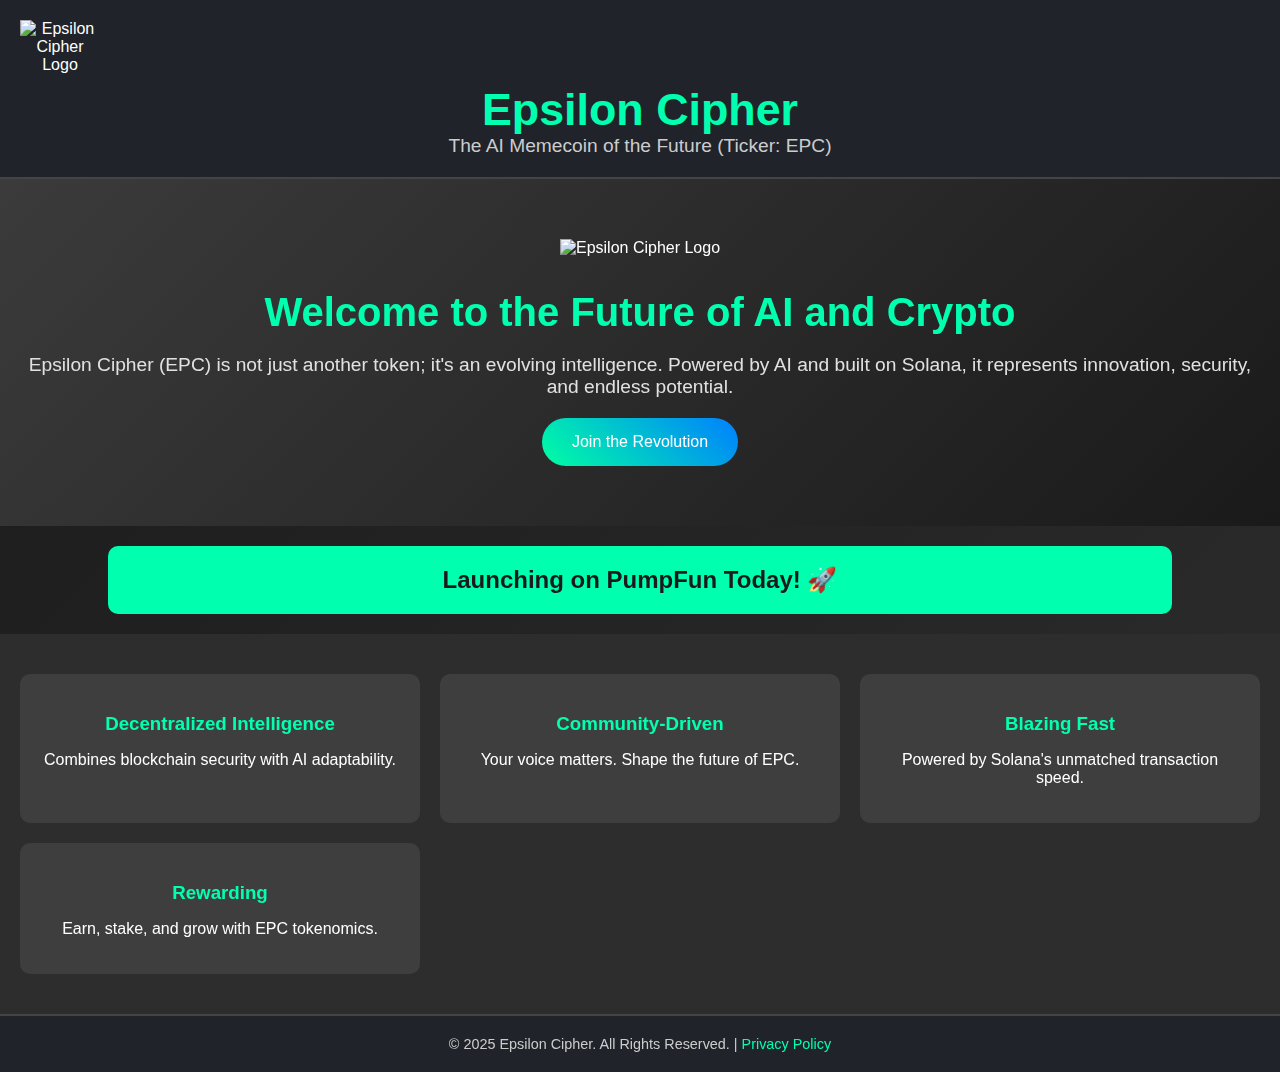
==== index.html @ c7af00ba "Add files via upload" ====
<!DOCTYPE html>
<html lang="en">
<head>
    <meta charset="UTF-8">
    <meta name="viewport" content="width=device-width, initial-scale=1.0">
    <title>Epsilon Cipher (EPC) - The AI Memecoin on Solana</title>
    <link rel="stylesheet" href="styles.css">
</head>
<body>
    <div class="floating-words">
        <span>Near Protocol</span>
        <span>HashAI</span>
        <span>GPT</span>
    </div>
    <header>
        <div class="logo">
            <img src="https://i.imgur.com/kfyiHiR.jpg" alt="Epsilon Cipher Logo">
        </div>
        <h1>Epsilon Cipher</h1>
        <p>The AI Memecoin of the Future (Ticker: EPC)</p>
    </header>
    <div class="hero">
        <div class="logo">
            <img src="https://i.imgur.com/kfyiHiR.jpg" alt="Epsilon Cipher Logo">
        </div>
        <h2>Welcome to the Future of AI and Crypto</h2>
        <p>Epsilon Cipher (EPC) is not just another token; it's an evolving intelligence. Powered by AI and built on Solana, it represents innovation, security, and endless potential.</p>
        <a href="#" class="cta">Join the Revolution</a>
    </div>
    <div class="launch-banner">
        Launching on PumpFun Today! 🚀
    </div>
    <section class="features">
        <div class="feature">
            <h3>Decentralized Intelligence</h3>
            <p>Combines blockchain security with AI adaptability.</p>
        </div>
        <div class="feature">
            <h3>Community-Driven</h3>
            <p>Your voice matters. Shape the future of EPC.</p>
        </div>
        <div class="feature">
            <h3>Blazing Fast</h3>
            <p>Powered by Solana's unmatched transaction speed.</p>
        </div>
        <div class="feature">
            <h3>Rewarding</h3>
            <p>Earn, stake, and grow with EPC tokenomics.</p>
        </div>
    </section>
    <footer>
        <p>&copy; 2025 Epsilon Cipher. All Rights Reserved. | <a href="#">Privacy Policy</a></p>
    </footer>
</body>
</html>
---- styles.css ----
body {
    font-family: 'Roboto', Arial, sans-serif;
    background: linear-gradient(135deg, #1a1a1a, #2d2d2d);
    color: #ffffff;
    margin: 0;
    padding: 0;
    overflow-x: hidden;
}

/* Floating Words */
.floating-words {
    position: fixed;
    top: 0;
    left: 0;
    width: 100%;
    height: 100%;
    pointer-events: none;
    z-index: -1;
    overflow: hidden;
}

.floating-words span {
    position: absolute;
    font-size: 2rem;
    font-weight: bold;
    color: rgba(255, 255, 255, 0.15);
    animation: float 10s linear infinite;
    user-select: none;
    white-space: nowrap;
}

.floating-words span:nth-child(1) {
    top: 10%;
    left: 20%;
    animation-delay: 0s;
}

.floating-words span:nth-child(2) {
    top: 50%;
    left: 40%;
    animation-delay: 3s;
}

.floating-words span:nth-child(3) {
    top: 80%;
    left: 70%;
    animation-delay: 6s;
}

@keyframes float {
    0% {
        transform: translateY(0) rotate(0);
    }
    50% {
        transform: translateY(-20px) rotate(10deg);
    }
    100% {
        transform: translateY(0) rotate(0);
    }
}

header {
    background-color: #20232a;
    padding: 20px;
    text-align: center;
    position: sticky;
    top: 0;
    z-index: 10;
    border-bottom: 2px solid #444;
}

header .logo {
    max-width: 80px;
    margin-bottom: 10px;
}

header h1 {
    margin: 0;
    font-size: 2.8rem;
    color: #00FFAF;
}

header p {
    margin: 0;
    color: #cccccc;
    font-size: 1.2rem;
}

.hero {
    text-align: center;
    padding: 60px 20px;
    background: linear-gradient(135deg, #3b3b3b, #1a1a1a);
}

.hero h2 {
    font-size: 2.5rem;
    color: #00FFAF;
    margin-bottom: 10px;
}

.hero p {
    font-size: 1.2rem;
    color: #e1e1e1;
    margin-bottom: 20px;
}

.hero .cta {
    display: inline-block;
    padding: 15px 30px;
    font-size: 1rem;
    color: #ffffff;
    background: linear-gradient(45deg, #00FFA3, #0080FF);
    border: none;
    border-radius: 30px;
    text-decoration: none;
    transition: background 0.3s ease-in-out;
}

.hero .cta:hover {
    background: linear-gradient(45deg, #00FFAF, #0066CC);
}

.launch-banner {
    background-color: #00FFAF;
    color: #1a1a1a;
    padding: 20px;
    margin: 20px auto;
    text-align: center;
    font-size: 1.5rem;
    font-weight: bold;
    border-radius: 10px;
    width: 80%;
}

.features {
    display: grid;
    grid-template-columns: repeat(auto-fit, minmax(300px, 1fr));
    gap: 20px;
    padding: 40px 20px;
    background-color: #2d2d2d;
}

.feature {
    background: #3e3e3e;
    padding: 20px;
    border-radius: 10px;
    text-align: center;
    color: #ffffff;
}

.feature h3 {
    color: #00FFAF;
    margin-bottom: 10px;
}

footer {
    background-color: #20232a;
    text-align: center;
    padding: 20px;
    border-top: 2px solid #444;
}

footer p {
    margin: 0;
    font-size: 0.9rem;
    color: #cccccc;
}

footer a {
    color: #00FFAF;
    text-decoration: none;
}
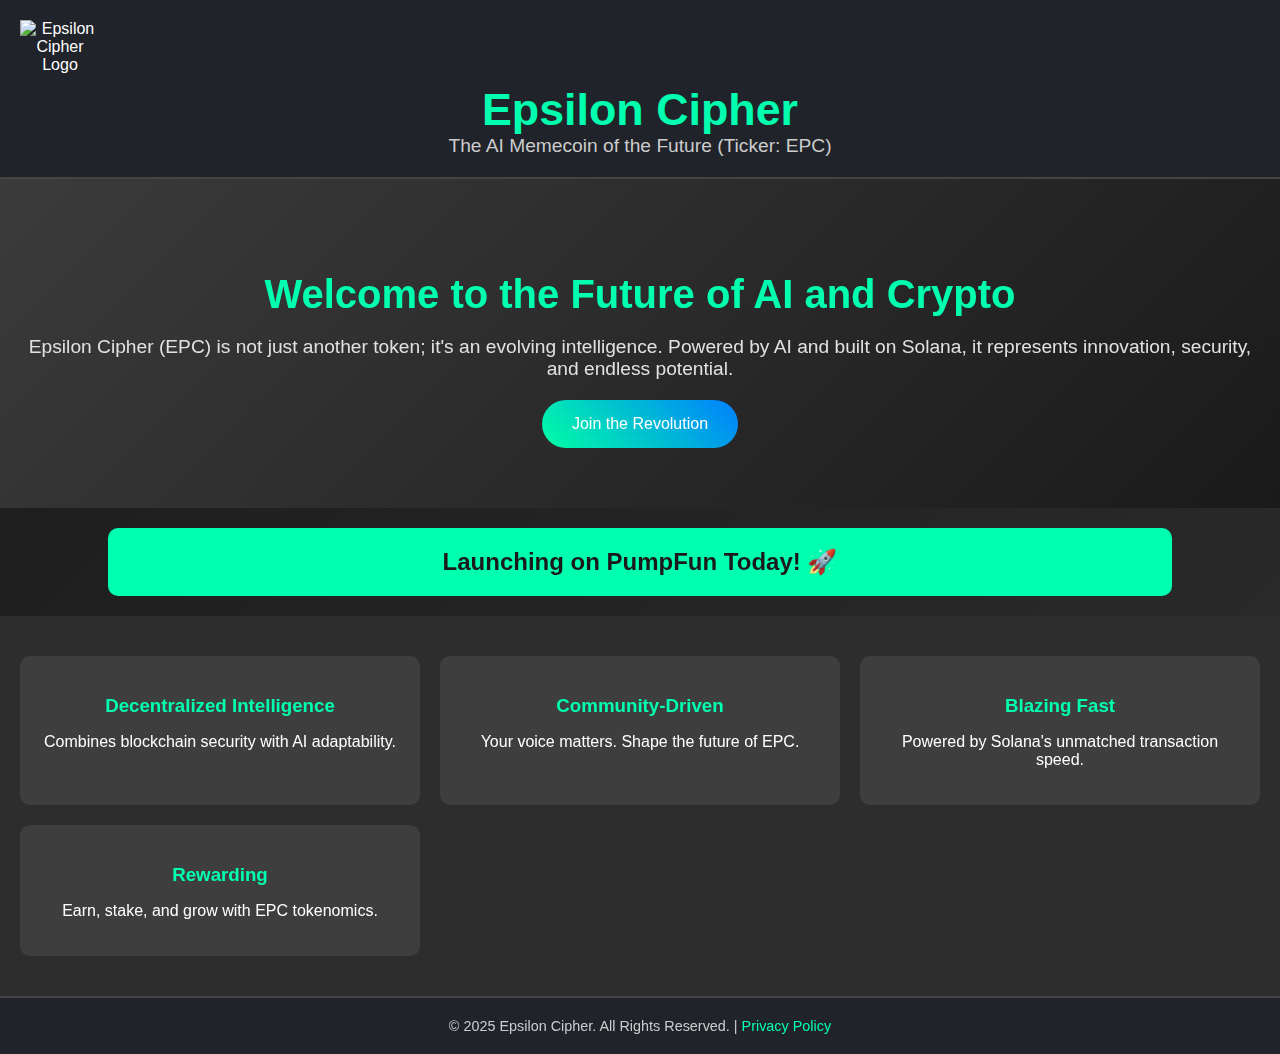
==== commit ed9dadc1: "Update index.html" ====
--- a/index.html
+++ b/index.html
@@ -1,4 +1,3 @@
-
 <!DOCTYPE html>
 <html lang="en">
 <head>
@@ -14,16 +13,17 @@
         <span>GPT</span>
     </div>
     <header>
-        <div class="logo">
-            <img src="https://i.imgur.com/kfyiHiR.jpg" alt="Epsilon Cipher Logo">
+        <div class="header-content">
+            <div class="logo">
+                <img src="https://i.imgur.com/qJG9DLH.jpg" alt="Epsilon Cipher Logo">
+            </div>
+            <div class="header-text">
+                <h1>Epsilon Cipher</h1>
+                <p>The AI Memecoin of the Future (Ticker: EPC)</p>
+            </div>
         </div>
-        <h1>Epsilon Cipher</h1>
-        <p>The AI Memecoin of the Future (Ticker: EPC)</p>
     </header>
     <div class="hero">
-        <div class="logo">
-            <img src="https://i.imgur.com/kfyiHiR.jpg" alt="Epsilon Cipher Logo">
-        </div>
         <h2>Welcome to the Future of AI and Crypto</h2>
         <p>Epsilon Cipher (EPC) is not just another token; it's an evolving intelligence. Powered by AI and built on Solana, it represents innovation, security, and endless potential.</p>
         <a href="#" class="cta">Join the Revolution</a>
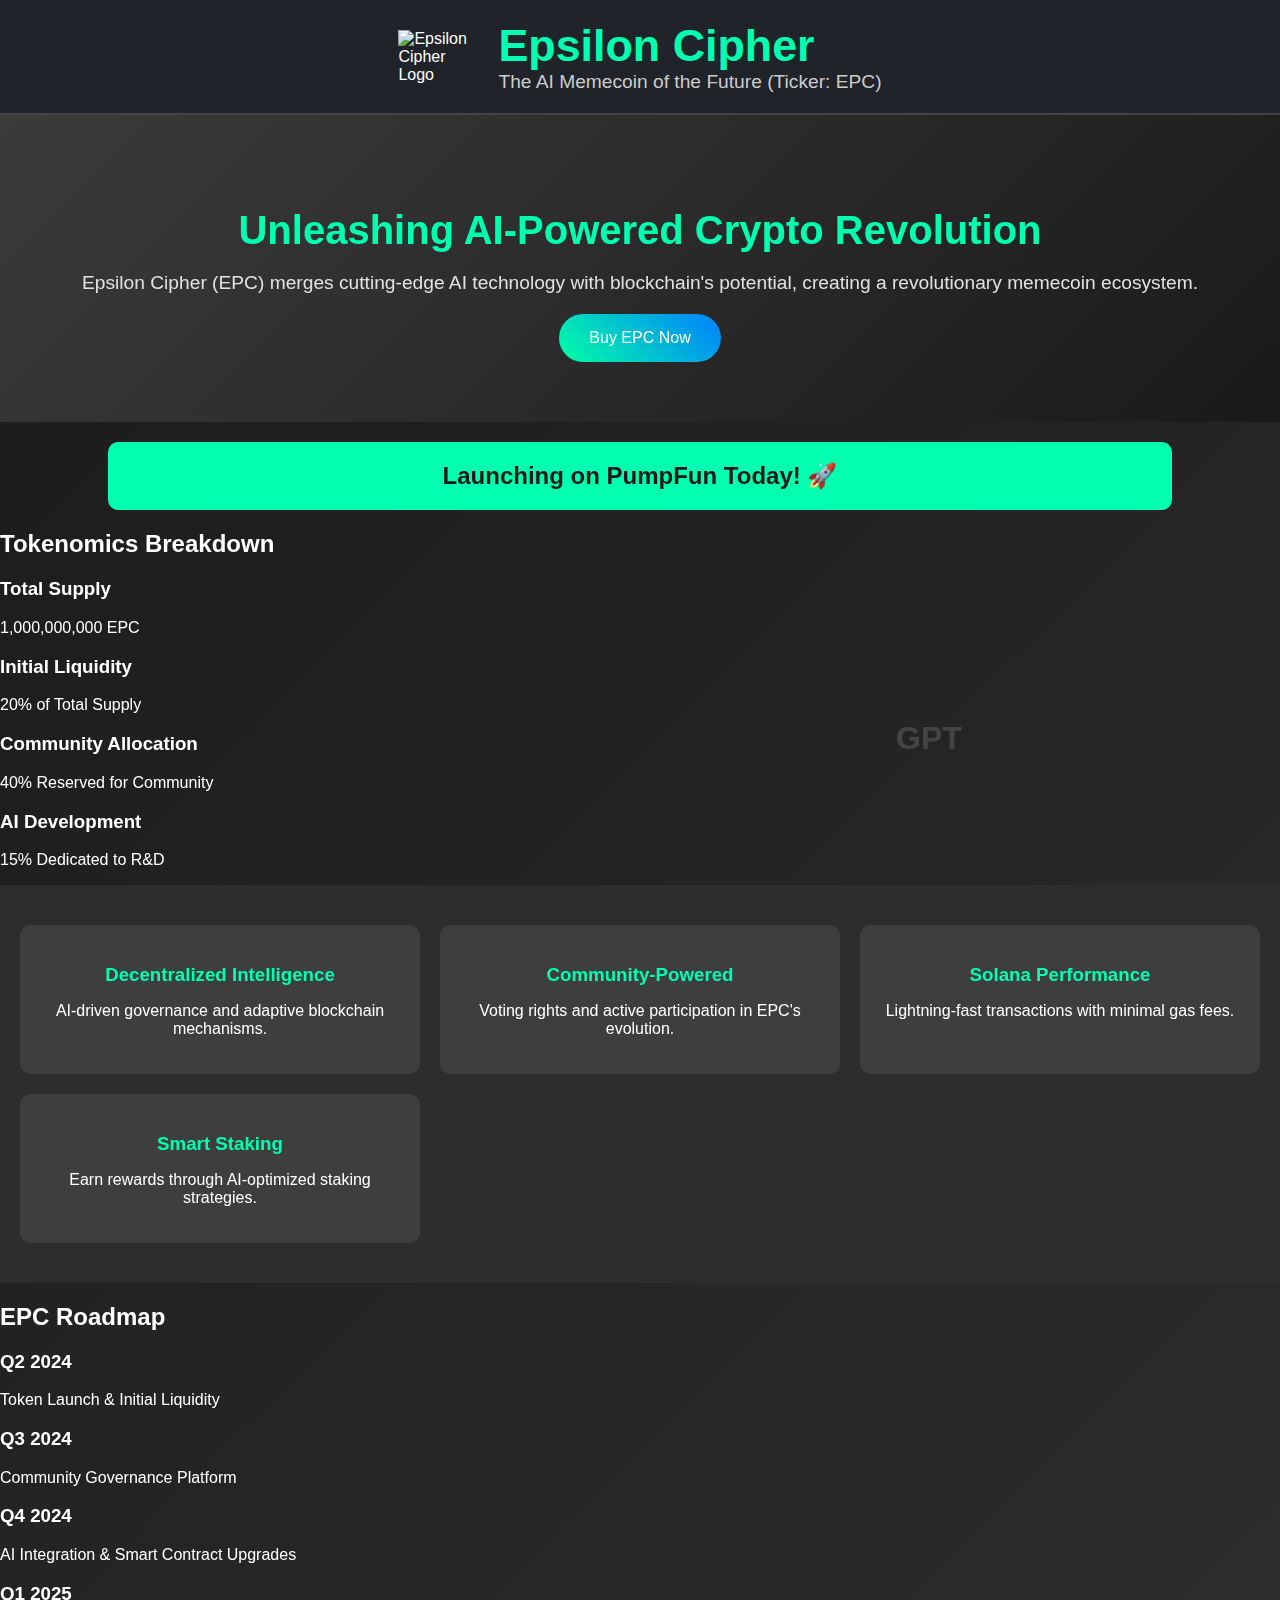
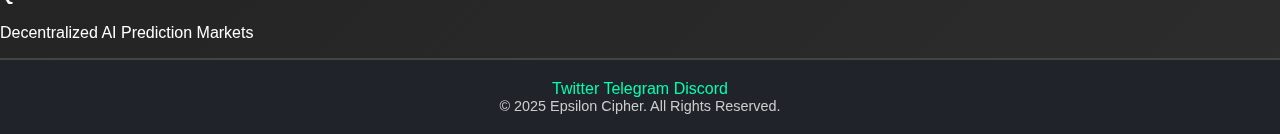
==== commit 178503c3: "Update index.html" ====
--- a/index.html
+++ b/index.html
@@ -8,9 +8,9 @@
 </head>
 <body>
     <div class="floating-words">
-        <span>Near Protocol</span>
-        <span>HashAI</span>
-        <span>GPT</span>
+        <span class="word1">Near Protocol</span>
+        <span class="word2">HashAI</span>
+        <span class="word3">GPT</span>
     </div>
     <header>
         <div class="header-content">
@@ -23,34 +23,87 @@
             </div>
         </div>
     </header>
+    
     <div class="hero">
-        <h2>Welcome to the Future of AI and Crypto</h2>
-        <p>Epsilon Cipher (EPC) is not just another token; it's an evolving intelligence. Powered by AI and built on Solana, it represents innovation, security, and endless potential.</p>
-        <a href="#" class="cta">Join the Revolution</a>
+        <h2>Unleashing AI-Powered Crypto Revolution</h2>
+        <p>Epsilon Cipher (EPC) merges cutting-edge AI technology with blockchain's potential, creating a revolutionary memecoin ecosystem.</p>
+        <a href="#" class="cta">Buy EPC Now</a>
     </div>
+
     <div class="launch-banner">
         Launching on PumpFun Today! 🚀
     </div>
+
+    <section class="tokenomics">
+        <h2>Tokenomics Breakdown</h2>
+        <div class="tokenomics-grid">
+            <div class="tokenomics-item">
+                <h3>Total Supply</h3>
+                <p>1,000,000,000 EPC</p>
+            </div>
+            <div class="tokenomics-item">
+                <h3>Initial Liquidity</h3>
+                <p>20% of Total Supply</p>
+            </div>
+            <div class="tokenomics-item">
+                <h3>Community Allocation</h3>
+                <p>40% Reserved for Community</p>
+            </div>
+            <div class="tokenomics-item">
+                <h3>AI Development</h3>
+                <p>15% Dedicated to R&D</p>
+            </div>
+        </div>
+    </section>
+
     <section class="features">
         <div class="feature">
             <h3>Decentralized Intelligence</h3>
-            <p>Combines blockchain security with AI adaptability.</p>
+            <p>AI-driven governance and adaptive blockchain mechanisms.</p>
         </div>
         <div class="feature">
-            <h3>Community-Driven</h3>
-            <p>Your voice matters. Shape the future of EPC.</p>
+            <h3>Community-Powered</h3>
+            <p>Voting rights and active participation in EPC's evolution.</p>
         </div>
         <div class="feature">
-            <h3>Blazing Fast</h3>
-            <p>Powered by Solana's unmatched transaction speed.</p>
+            <h3>Solana Performance</h3>
+            <p>Lightning-fast transactions with minimal gas fees.</p>
         </div>
         <div class="feature">
-            <h3>Rewarding</h3>
-            <p>Earn, stake, and grow with EPC tokenomics.</p>
+            <h3>Smart Staking</h3>
+            <p>Earn rewards through AI-optimized staking strategies.</p>
         </div>
     </section>
+
+    <section class="roadmap">
+        <h2>EPC Roadmap</h2>
+        <div class="roadmap-timeline">
+            <div class="roadmap-item">
+                <h3>Q2 2024</h3>
+                <p>Token Launch & Initial Liquidity</p>
+            </div>
+            <div class="roadmap-item">
+                <h3>Q3 2024</h3>
+                <p>Community Governance Platform</p>
+            </div>
+            <div class="roadmap-item">
+                <h3>Q4 2024</h3>
+                <p>AI Integration & Smart Contract Upgrades</p>
+            </div>
+            <div class="roadmap-item">
+                <h3>Q1 2025</h3>
+                <p>Decentralized AI Prediction Markets</p>
+            </div>
+        </div>
+    </section>
+
     <footer>
-        <p>&copy; 2025 Epsilon Cipher. All Rights Reserved. | <a href="#">Privacy Policy</a></p>
+        <div class="social-links">
+            <a href="#" class="social-icon">Twitter</a>
+            <a href="#" class="social-icon">Telegram</a>
+            <a href="#" class="social-icon">Discord</a>
+        </div>
+        <p>&copy; 2025 Epsilon Cipher. All Rights Reserved.</p>
     </footer>
 </body>
 </html>
--- a/styles.css
+++ b/styles.css
@@ -1,4 +1,3 @@
-
 body {
     font-family: 'Roboto', Arial, sans-serif;
     background: linear-gradient(135deg, #1a1a1a, #2d2d2d);
@@ -8,7 +7,6 @@
     overflow-x: hidden;
 }
 
-/* Floating Words */
 .floating-words {
     position: fixed;
     top: 0;
@@ -63,16 +61,27 @@
 header {
     background-color: #20232a;
     padding: 20px;
-    text-align: center;
     position: sticky;
     top: 0;
     z-index: 10;
     border-bottom: 2px solid #444;
 }
 
+.header-content {
+    display: flex;
+    align-items: center;
+    justify-content: center;
+    gap: 20px;
+}
+
 header .logo {
     max-width: 80px;
-    margin-bottom: 10px;
+}
+
+header .logo img {
+    width: 80px;
+    height: 80px;
+    object-fit: cover;
 }
 
 header h1 {
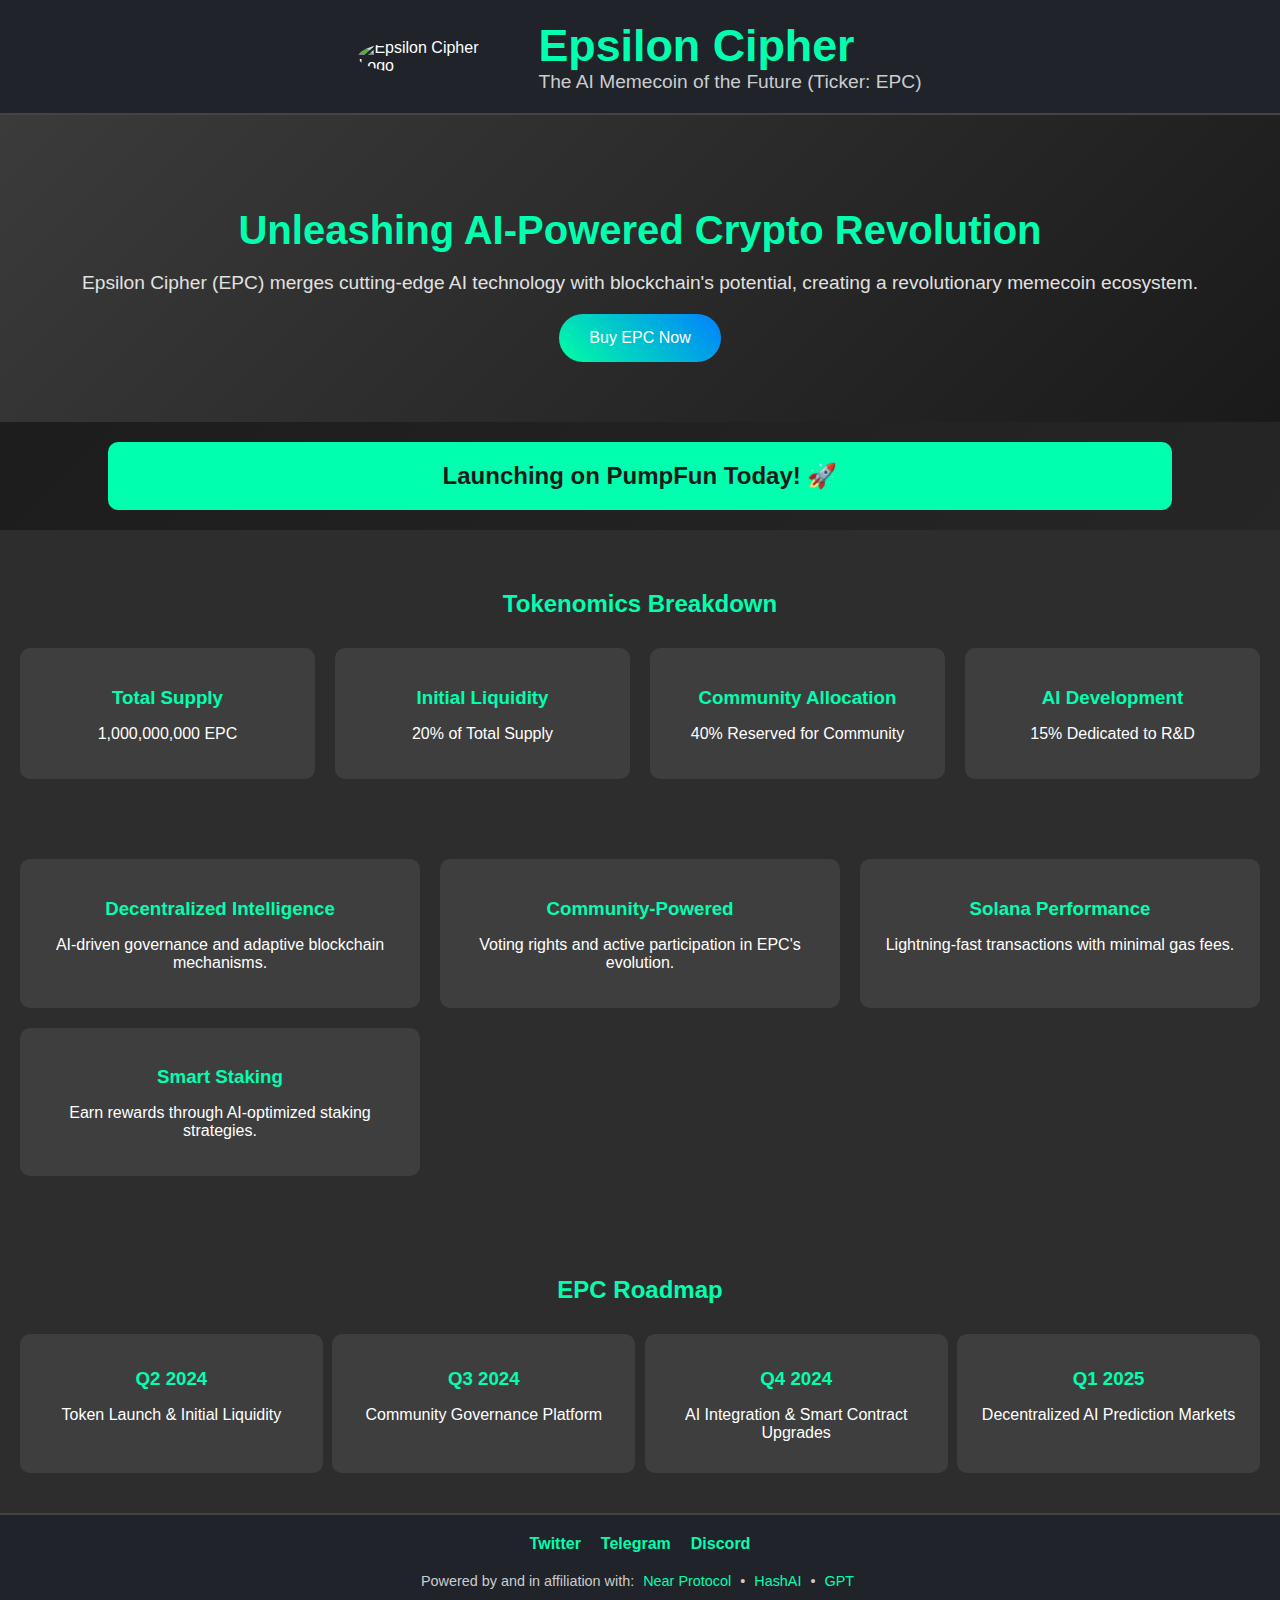
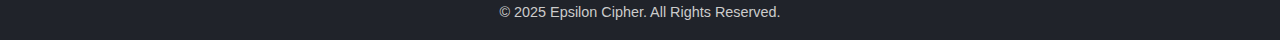
==== commit 98f50697: "Update index.html" ====
--- a/index.html
+++ b/index.html
@@ -7,11 +7,6 @@
     <link rel="stylesheet" href="styles.css">
 </head>
 <body>
-    <div class="floating-words">
-        <span class="word1">Near Protocol</span>
-        <span class="word2">HashAI</span>
-        <span class="word3">GPT</span>
-    </div>
     <header>
         <div class="header-content">
             <div class="logo">
@@ -103,6 +98,12 @@
             <a href="#" class="social-icon">Telegram</a>
             <a href="#" class="social-icon">Discord</a>
         </div>
+        <div class="affiliations">
+            Powered by and in affiliation with: 
+            <span>Near Protocol</span> • 
+            <span>HashAI</span> • 
+            <span>GPT</span>
+        </div>
         <p>&copy; 2025 Epsilon Cipher. All Rights Reserved.</p>
     </footer>
 </body>
--- a/styles.css
+++ b/styles.css
@@ -7,57 +7,6 @@
     overflow-x: hidden;
 }
 
-.floating-words {
-    position: fixed;
-    top: 0;
-    left: 0;
-    width: 100%;
-    height: 100%;
-    pointer-events: none;
-    z-index: -1;
-    overflow: hidden;
-}
-
-.floating-words span {
-    position: absolute;
-    font-size: 2rem;
-    font-weight: bold;
-    color: rgba(255, 255, 255, 0.15);
-    animation: float 10s linear infinite;
-    user-select: none;
-    white-space: nowrap;
-}
-
-.floating-words span:nth-child(1) {
-    top: 10%;
-    left: 20%;
-    animation-delay: 0s;
-}
-
-.floating-words span:nth-child(2) {
-    top: 50%;
-    left: 40%;
-    animation-delay: 3s;
-}
-
-.floating-words span:nth-child(3) {
-    top: 80%;
-    left: 70%;
-    animation-delay: 6s;
-}
-
-@keyframes float {
-    0% {
-        transform: translateY(0) rotate(0);
-    }
-    50% {
-        transform: translateY(-20px) rotate(10deg);
-    }
-    100% {
-        transform: translateY(0) rotate(0);
-    }
-}
-
 header {
     background-color: #20232a;
     padding: 20px;
@@ -71,17 +20,18 @@
     display: flex;
     align-items: center;
     justify-content: center;
-    gap: 20px;
+    gap: 30px;
 }
 
 header .logo {
-    max-width: 80px;
+    max-width: 150px;
 }
 
 header .logo img {
-    width: 80px;
-    height: 80px;
+    width: 150px;
+    height: 150px;
     object-fit: cover;
+    border-radius: 50%;
 }
 
 header h1 {
@@ -142,6 +92,34 @@
     width: 80%;
 }
 
+.tokenomics, .roadmap {
+    background-color: #2d2d2d;
+    padding: 40px 20px;
+    text-align: center;
+}
+
+.tokenomics h2, .roadmap h2 {
+    color: #00FFAF;
+    margin-bottom: 30px;
+}
+
+.tokenomics-grid {
+    display: grid;
+    grid-template-columns: repeat(4, 1fr);
+    gap: 20px;
+}
+
+.tokenomics-item {
+    background-color: #3e3e3e;
+    padding: 20px;
+    border-radius: 10px;
+}
+
+.tokenomics-item h3 {
+    color: #00FFAF;
+    margin-bottom: 10px;
+}
+
 .features {
     display: grid;
     grid-template-columns: repeat(auto-fit, minmax(300px, 1fr));
@@ -163,6 +141,24 @@
     margin-bottom: 10px;
 }
 
+.roadmap-timeline {
+    display: flex;
+    justify-content: space-between;
+    margin-top: 30px;
+}
+
+.roadmap-item {
+    background-color: #3e3e3e;
+    padding: 15px;
+    border-radius: 10px;
+    width: 22%;
+}
+
+.roadmap-item h3 {
+    color: #00FFAF;
+    margin-bottom: 10px;
+}
+
 footer {
     background-color: #20232a;
     text-align: center;
@@ -170,6 +166,30 @@
     border-top: 2px solid #444;
 }
 
+.social-links {
+    display: flex;
+    justify-content: center;
+    gap: 20px;
+    margin-bottom: 20px;
+}
+
+.social-icon {
+    color: #00FFAF;
+    text-decoration: none;
+    font-weight: bold;
+}
+
+.affiliations {
+    color: #cccccc;
+    margin-bottom: 15px;
+    font-size: 0.9rem;
+}
+
+.affiliations span {
+    color: #00FFAF;
+    margin: 0 5px;
+}
+
 footer p {
     margin: 0;
     font-size: 0.9rem;
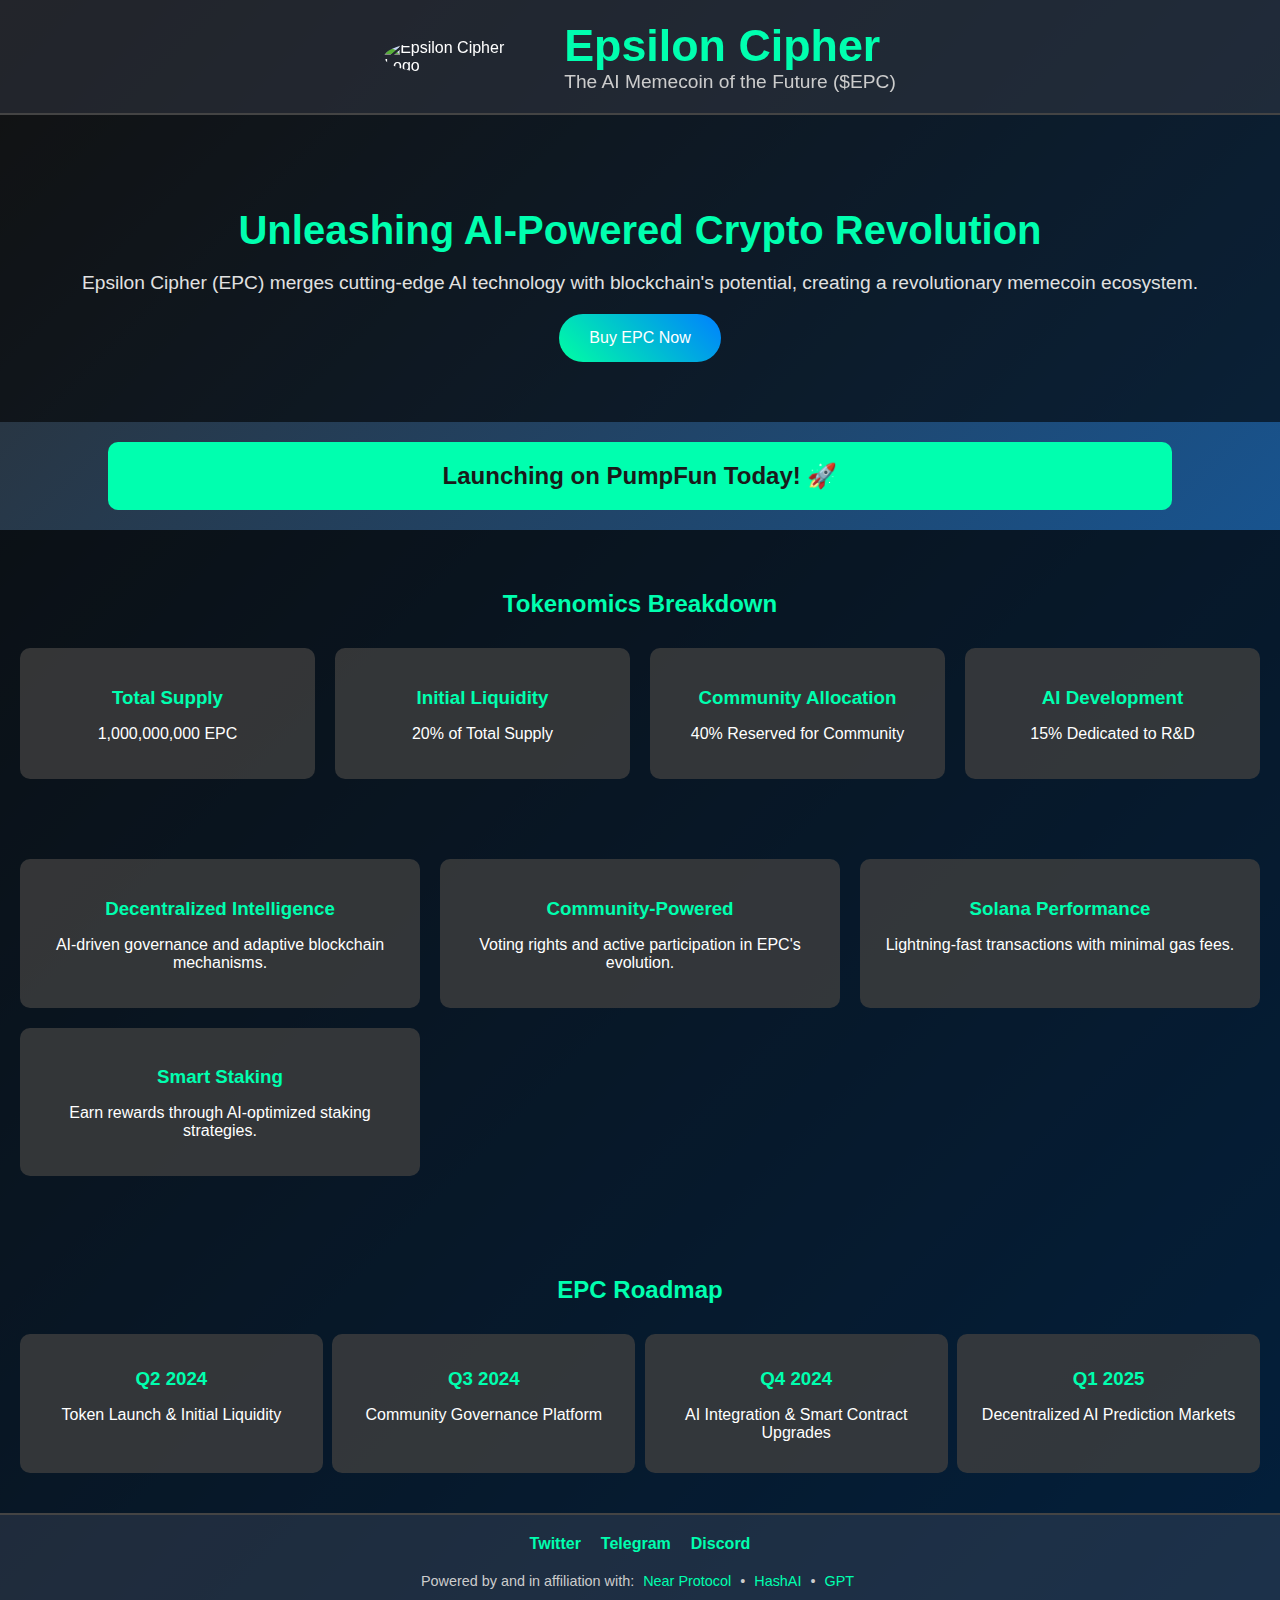
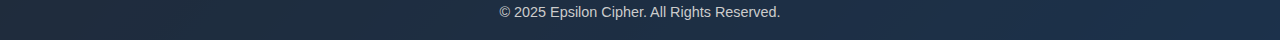
==== commit 012ad564: "Update index.html" ====
--- a/index.html
+++ b/index.html
@@ -14,7 +14,7 @@
             </div>
             <div class="header-text">
                 <h1>Epsilon Cipher</h1>
-                <p>The AI Memecoin of the Future (Ticker: EPC)</p>
+                <p>The AI Memecoin of the Future ($EPC)</p>
             </div>
         </div>
     </header>
--- a/styles.css
+++ b/styles.css
@@ -1,6 +1,20 @@
+@keyframes gradient-animation {
+    0% {background-position: 0% 50%;}
+    50% {background-position: 100% 50%;}
+    100% {background-position: 0% 50%;}
+}
+
 body {
     font-family: 'Roboto', Arial, sans-serif;
-    background: linear-gradient(135deg, #1a1a1a, #2d2d2d);
+    background: linear-gradient(
+        -45deg, 
+        #1a1a1a, 
+        #00FFAF, 
+        #0080FF, 
+        #2d2d2d
+    );
+    background-size: 400% 400%;
+    animation: gradient-animation 15s ease infinite;
     color: #ffffff;
     margin: 0;
     padding: 0;
@@ -8,7 +22,7 @@
 }
 
 header {
-    background-color: #20232a;
+    background-color: rgba(32, 35, 42, 0.8);
     padding: 20px;
     position: sticky;
     top: 0;
@@ -49,7 +63,7 @@
 .hero {
     text-align: center;
     padding: 60px 20px;
-    background: linear-gradient(135deg, #3b3b3b, #1a1a1a);
+    background: rgba(0,0,0,0.6);
 }
 
 .hero h2 {
@@ -93,7 +107,7 @@
 }
 
 .tokenomics, .roadmap {
-    background-color: #2d2d2d;
+    background: rgba(0,0,0,0.7);
     padding: 40px 20px;
     text-align: center;
 }
@@ -110,7 +124,7 @@
 }
 
 .tokenomics-item {
-    background-color: #3e3e3e;
+    background-color: rgba(62, 62, 62, 0.8);
     padding: 20px;
     border-radius: 10px;
 }
@@ -125,11 +139,11 @@
     grid-template-columns: repeat(auto-fit, minmax(300px, 1fr));
     gap: 20px;
     padding: 40px 20px;
-    background-color: #2d2d2d;
+    background: rgba(0,0,0,0.7);
 }
 
 .feature {
-    background: #3e3e3e;
+    background: rgba(62, 62, 62, 0.8);
     padding: 20px;
     border-radius: 10px;
     text-align: center;
@@ -148,7 +162,7 @@
 }
 
 .roadmap-item {
-    background-color: #3e3e3e;
+    background-color: rgba(62, 62, 62, 0.8);
     padding: 15px;
     border-radius: 10px;
     width: 22%;
@@ -160,7 +174,7 @@
 }
 
 footer {
-    background-color: #20232a;
+    background-color: rgba(32, 35, 42, 0.8);
     text-align: center;
     padding: 20px;
     border-top: 2px solid #444;
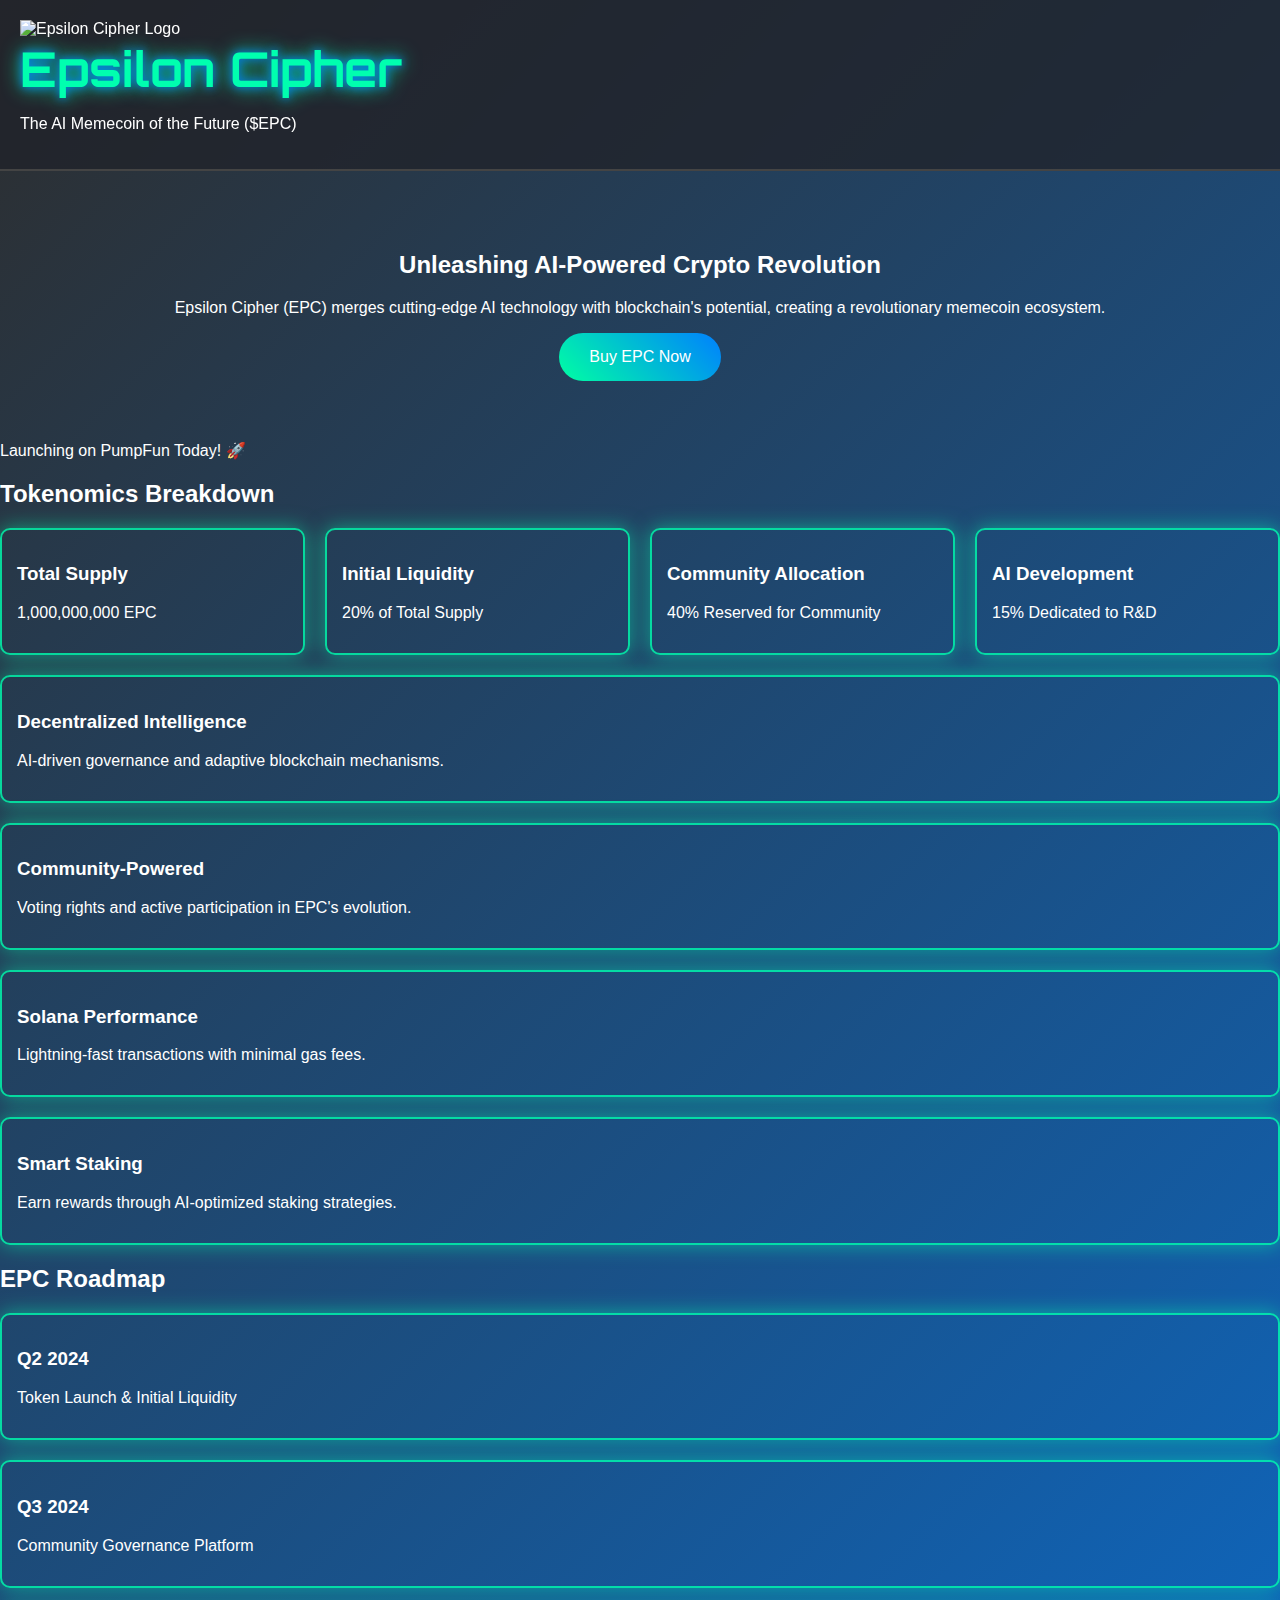
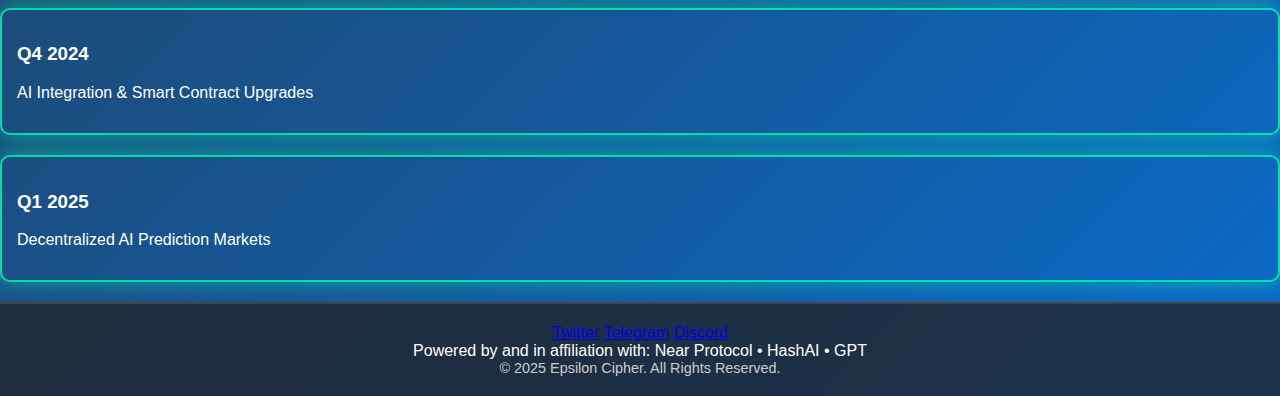
==== commit 9d638fad: "Update index.html" ====
--- a/index.html
+++ b/index.html
@@ -5,6 +5,7 @@
     <meta name="viewport" content="width=device-width, initial-scale=1.0">
     <title>Epsilon Cipher (EPC) - The AI Memecoin on Solana</title>
     <link rel="stylesheet" href="styles.css">
+    <link href="https://fonts.googleapis.com/css2?family=Orbitron:wght@500;700&display=swap" rel="stylesheet">
 </head>
 <body>
     <header>
@@ -13,13 +14,13 @@
                 <img src="https://i.imgur.com/qJG9DLH.jpg" alt="Epsilon Cipher Logo">
             </div>
             <div class="header-text">
-                <h1>Epsilon Cipher</h1>
+                <h1 class="ai-title">Epsilon Cipher</h1>
                 <p>The AI Memecoin of the Future ($EPC)</p>
             </div>
         </div>
     </header>
     
-    <div class="hero">
+    <div class="hero futuristic-bg">
         <h2>Unleashing AI-Powered Crypto Revolution</h2>
         <p>Epsilon Cipher (EPC) merges cutting-edge AI technology with blockchain's potential, creating a revolutionary memecoin ecosystem.</p>
         <a href="#" class="cta">Buy EPC Now</a>
@@ -32,19 +33,19 @@
     <section class="tokenomics">
         <h2>Tokenomics Breakdown</h2>
         <div class="tokenomics-grid">
-            <div class="tokenomics-item">
+            <div class="tokenomics-item futuristic-border">
                 <h3>Total Supply</h3>
                 <p>1,000,000,000 EPC</p>
             </div>
-            <div class="tokenomics-item">
+            <div class="tokenomics-item futuristic-border">
                 <h3>Initial Liquidity</h3>
                 <p>20% of Total Supply</p>
             </div>
-            <div class="tokenomics-item">
+            <div class="tokenomics-item futuristic-border">
                 <h3>Community Allocation</h3>
                 <p>40% Reserved for Community</p>
             </div>
-            <div class="tokenomics-item">
+            <div class="tokenomics-item futuristic-border">
                 <h3>AI Development</h3>
                 <p>15% Dedicated to R&D</p>
             </div>
@@ -52,19 +53,19 @@
     </section>
 
     <section class="features">
-        <div class="feature">
+        <div class="feature futuristic-border">
             <h3>Decentralized Intelligence</h3>
             <p>AI-driven governance and adaptive blockchain mechanisms.</p>
         </div>
-        <div class="feature">
+        <div class="feature futuristic-border">
             <h3>Community-Powered</h3>
             <p>Voting rights and active participation in EPC's evolution.</p>
         </div>
-        <div class="feature">
+        <div class="feature futuristic-border">
             <h3>Solana Performance</h3>
             <p>Lightning-fast transactions with minimal gas fees.</p>
         </div>
-        <div class="feature">
+        <div class="feature futuristic-border">
             <h3>Smart Staking</h3>
             <p>Earn rewards through AI-optimized staking strategies.</p>
         </div>
@@ -73,19 +74,19 @@
     <section class="roadmap">
         <h2>EPC Roadmap</h2>
         <div class="roadmap-timeline">
-            <div class="roadmap-item">
+            <div class="roadmap-item futuristic-border">
                 <h3>Q2 2024</h3>
                 <p>Token Launch & Initial Liquidity</p>
             </div>
-            <div class="roadmap-item">
+            <div class="roadmap-item futuristic-border">
                 <h3>Q3 2024</h3>
                 <p>Community Governance Platform</p>
             </div>
-            <div class="roadmap-item">
+            <div class="roadmap-item futuristic-border">
                 <h3>Q4 2024</h3>
                 <p>AI Integration & Smart Contract Upgrades</p>
             </div>
-            <div class="roadmap-item">
+            <div class="roadmap-item futuristic-border">
                 <h3>Q1 2025</h3>
                 <p>Decentralized AI Prediction Markets</p>
             </div>
--- a/styles.css
+++ b/styles.css
@@ -6,13 +6,7 @@
 
 body {
     font-family: 'Roboto', Arial, sans-serif;
-    background: linear-gradient(
-        -45deg, 
-        #1a1a1a, 
-        #00FFAF, 
-        #0080FF, 
-        #2d2d2d
-    );
+    background: linear-gradient(-45deg, #1a1a1a, #00FFAF, #0080FF, #2d2d2d);
     background-size: 400% 400%;
     animation: gradient-animation 15s ease infinite;
     color: #ffffff;
@@ -30,55 +24,31 @@
     border-bottom: 2px solid #444;
 }
 
-.header-content {
-    display: flex;
-    align-items: center;
-    justify-content: center;
-    gap: 30px;
+header h1.ai-title {
+    font-family: 'Orbitron', sans-serif;
+    font-size: 3rem;
+    color: #00FFAF;
+    text-shadow: 0 0 10px #0080FF, 0 0 20px #00FFAF;
+    margin: 0;
 }
 
-header .logo {
-    max-width: 150px;
+.futuristic-bg {
+    background-image: url('https://i.imgur.com/2r1kMjb.jpg');
+    background-size: cover;
+    background-position: center;
+    padding: 60px 20px;
+    text-align: center;
 }
 
-header .logo img {
-    width: 150px;
-    height: 150px;
-    object-fit: cover;
-    border-radius: 50%;
-}
-
-header h1 {
-    margin: 0;
-    font-size: 2.8rem;
-    color: #00FFAF;
-}
-
-header p {
-    margin: 0;
-    color: #cccccc;
-    font-size: 1.2rem;
-}
-
-.hero {
-    text-align: center;
-    padding: 60px 20px;
-    background: rgba(0,0,0,0.6);
-}
-
-.hero h2 {
-    font-size: 2.5rem;
-    color: #00FFAF;
-    margin-bottom: 10px;
-}
-
-.hero p {
-    font-size: 1.2rem;
-    color: #e1e1e1;
+.futuristic-border {
+    border: 2px solid rgba(0, 255, 175, 0.8);
+    box-shadow: 0 0 20px rgba(0, 255, 175, 0.5);
+    border-radius: 10px;
+    padding: 15px;
     margin-bottom: 20px;
 }
 
-.hero .cta {
+.cta {
     display: inline-block;
     padding: 15px 30px;
     font-size: 1rem;
@@ -87,90 +57,18 @@
     border: none;
     border-radius: 30px;
     text-decoration: none;
-    transition: background 0.3s ease-in-out;
+    transition: background 0.3s ease-in-out, transform 0.2s;
 }
 
-.hero .cta:hover {
+.cta:hover {
     background: linear-gradient(45deg, #00FFAF, #0066CC);
-}
-
-.launch-banner {
-    background-color: #00FFAF;
-    color: #1a1a1a;
-    padding: 20px;
-    margin: 20px auto;
-    text-align: center;
-    font-size: 1.5rem;
-    font-weight: bold;
-    border-radius: 10px;
-    width: 80%;
-}
-
-.tokenomics, .roadmap {
-    background: rgba(0,0,0,0.7);
-    padding: 40px 20px;
-    text-align: center;
-}
-
-.tokenomics h2, .roadmap h2 {
-    color: #00FFAF;
-    margin-bottom: 30px;
+    transform: scale(1.1);
 }
 
 .tokenomics-grid {
     display: grid;
     grid-template-columns: repeat(4, 1fr);
     gap: 20px;
-}
-
-.tokenomics-item {
-    background-color: rgba(62, 62, 62, 0.8);
-    padding: 20px;
-    border-radius: 10px;
-}
-
-.tokenomics-item h3 {
-    color: #00FFAF;
-    margin-bottom: 10px;
-}
-
-.features {
-    display: grid;
-    grid-template-columns: repeat(auto-fit, minmax(300px, 1fr));
-    gap: 20px;
-    padding: 40px 20px;
-    background: rgba(0,0,0,0.7);
-}
-
-.feature {
-    background: rgba(62, 62, 62, 0.8);
-    padding: 20px;
-    border-radius: 10px;
-    text-align: center;
-    color: #ffffff;
-}
-
-.feature h3 {
-    color: #00FFAF;
-    margin-bottom: 10px;
-}
-
-.roadmap-timeline {
-    display: flex;
-    justify-content: space-between;
-    margin-top: 30px;
-}
-
-.roadmap-item {
-    background-color: rgba(62, 62, 62, 0.8);
-    padding: 15px;
-    border-radius: 10px;
-    width: 22%;
-}
-
-.roadmap-item h3 {
-    color: #00FFAF;
-    margin-bottom: 10px;
 }
 
 footer {
@@ -180,37 +78,8 @@
     border-top: 2px solid #444;
 }
 
-.social-links {
-    display: flex;
-    justify-content: center;
-    gap: 20px;
-    margin-bottom: 20px;
-}
-
-.social-icon {
-    color: #00FFAF;
-    text-decoration: none;
-    font-weight: bold;
-}
-
-.affiliations {
-    color: #cccccc;
-    margin-bottom: 15px;
-    font-size: 0.9rem;
-}
-
-.affiliations span {
-    color: #00FFAF;
-    margin: 0 5px;
-}
-
 footer p {
     margin: 0;
     font-size: 0.9rem;
     color: #cccccc;
 }
-
-footer a {
-    color: #00FFAF;
-    text-decoration: none;
-}
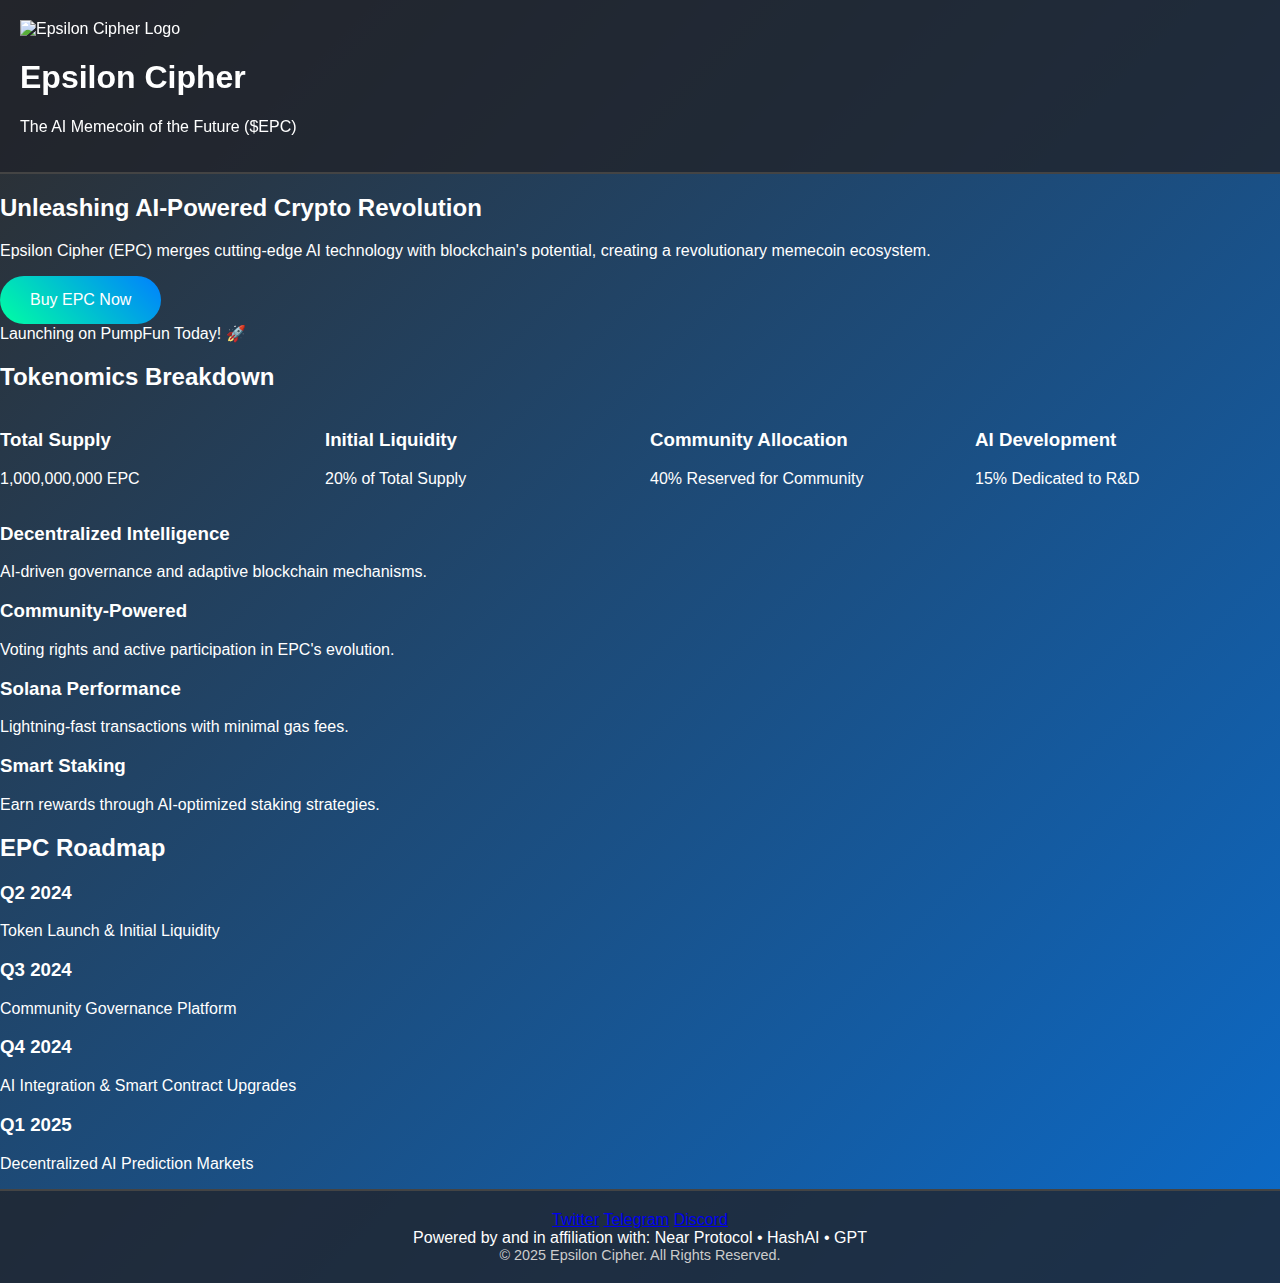
==== commit 1d50948e: "Update index.html" ====
--- a/index.html
+++ b/index.html
@@ -5,7 +5,6 @@
     <meta name="viewport" content="width=device-width, initial-scale=1.0">
     <title>Epsilon Cipher (EPC) - The AI Memecoin on Solana</title>
     <link rel="stylesheet" href="styles.css">
-    <link href="https://fonts.googleapis.com/css2?family=Orbitron:wght@500;700&display=swap" rel="stylesheet">
 </head>
 <body>
     <header>
@@ -14,13 +13,13 @@
                 <img src="https://i.imgur.com/qJG9DLH.jpg" alt="Epsilon Cipher Logo">
             </div>
             <div class="header-text">
-                <h1 class="ai-title">Epsilon Cipher</h1>
+                <h1>Epsilon Cipher</h1>
                 <p>The AI Memecoin of the Future ($EPC)</p>
             </div>
         </div>
     </header>
     
-    <div class="hero futuristic-bg">
+    <div class="hero">
         <h2>Unleashing AI-Powered Crypto Revolution</h2>
         <p>Epsilon Cipher (EPC) merges cutting-edge AI technology with blockchain's potential, creating a revolutionary memecoin ecosystem.</p>
         <a href="#" class="cta">Buy EPC Now</a>
@@ -33,19 +32,19 @@
     <section class="tokenomics">
         <h2>Tokenomics Breakdown</h2>
         <div class="tokenomics-grid">
-            <div class="tokenomics-item futuristic-border">
+            <div class="tokenomics-item">
                 <h3>Total Supply</h3>
                 <p>1,000,000,000 EPC</p>
             </div>
-            <div class="tokenomics-item futuristic-border">
+            <div class="tokenomics-item">
                 <h3>Initial Liquidity</h3>
                 <p>20% of Total Supply</p>
             </div>
-            <div class="tokenomics-item futuristic-border">
+            <div class="tokenomics-item">
                 <h3>Community Allocation</h3>
                 <p>40% Reserved for Community</p>
             </div>
-            <div class="tokenomics-item futuristic-border">
+            <div class="tokenomics-item">
                 <h3>AI Development</h3>
                 <p>15% Dedicated to R&D</p>
             </div>
@@ -53,19 +52,19 @@
     </section>
 
     <section class="features">
-        <div class="feature futuristic-border">
+        <div class="feature">
             <h3>Decentralized Intelligence</h3>
             <p>AI-driven governance and adaptive blockchain mechanisms.</p>
         </div>
-        <div class="feature futuristic-border">
+        <div class="feature">
             <h3>Community-Powered</h3>
             <p>Voting rights and active participation in EPC's evolution.</p>
         </div>
-        <div class="feature futuristic-border">
+        <div class="feature">
             <h3>Solana Performance</h3>
             <p>Lightning-fast transactions with minimal gas fees.</p>
         </div>
-        <div class="feature futuristic-border">
+        <div class="feature">
             <h3>Smart Staking</h3>
             <p>Earn rewards through AI-optimized staking strategies.</p>
         </div>
@@ -74,19 +73,19 @@
     <section class="roadmap">
         <h2>EPC Roadmap</h2>
         <div class="roadmap-timeline">
-            <div class="roadmap-item futuristic-border">
+            <div class="roadmap-item">
                 <h3>Q2 2024</h3>
                 <p>Token Launch & Initial Liquidity</p>
             </div>
-            <div class="roadmap-item futuristic-border">
+            <div class="roadmap-item">
                 <h3>Q3 2024</h3>
                 <p>Community Governance Platform</p>
             </div>
-            <div class="roadmap-item futuristic-border">
+            <div class="roadmap-item">
                 <h3>Q4 2024</h3>
                 <p>AI Integration & Smart Contract Upgrades</p>
             </div>
-            <div class="roadmap-item futuristic-border">
+            <div class="roadmap-item">
                 <h3>Q1 2025</h3>
                 <p>Decentralized AI Prediction Markets</p>
             </div>
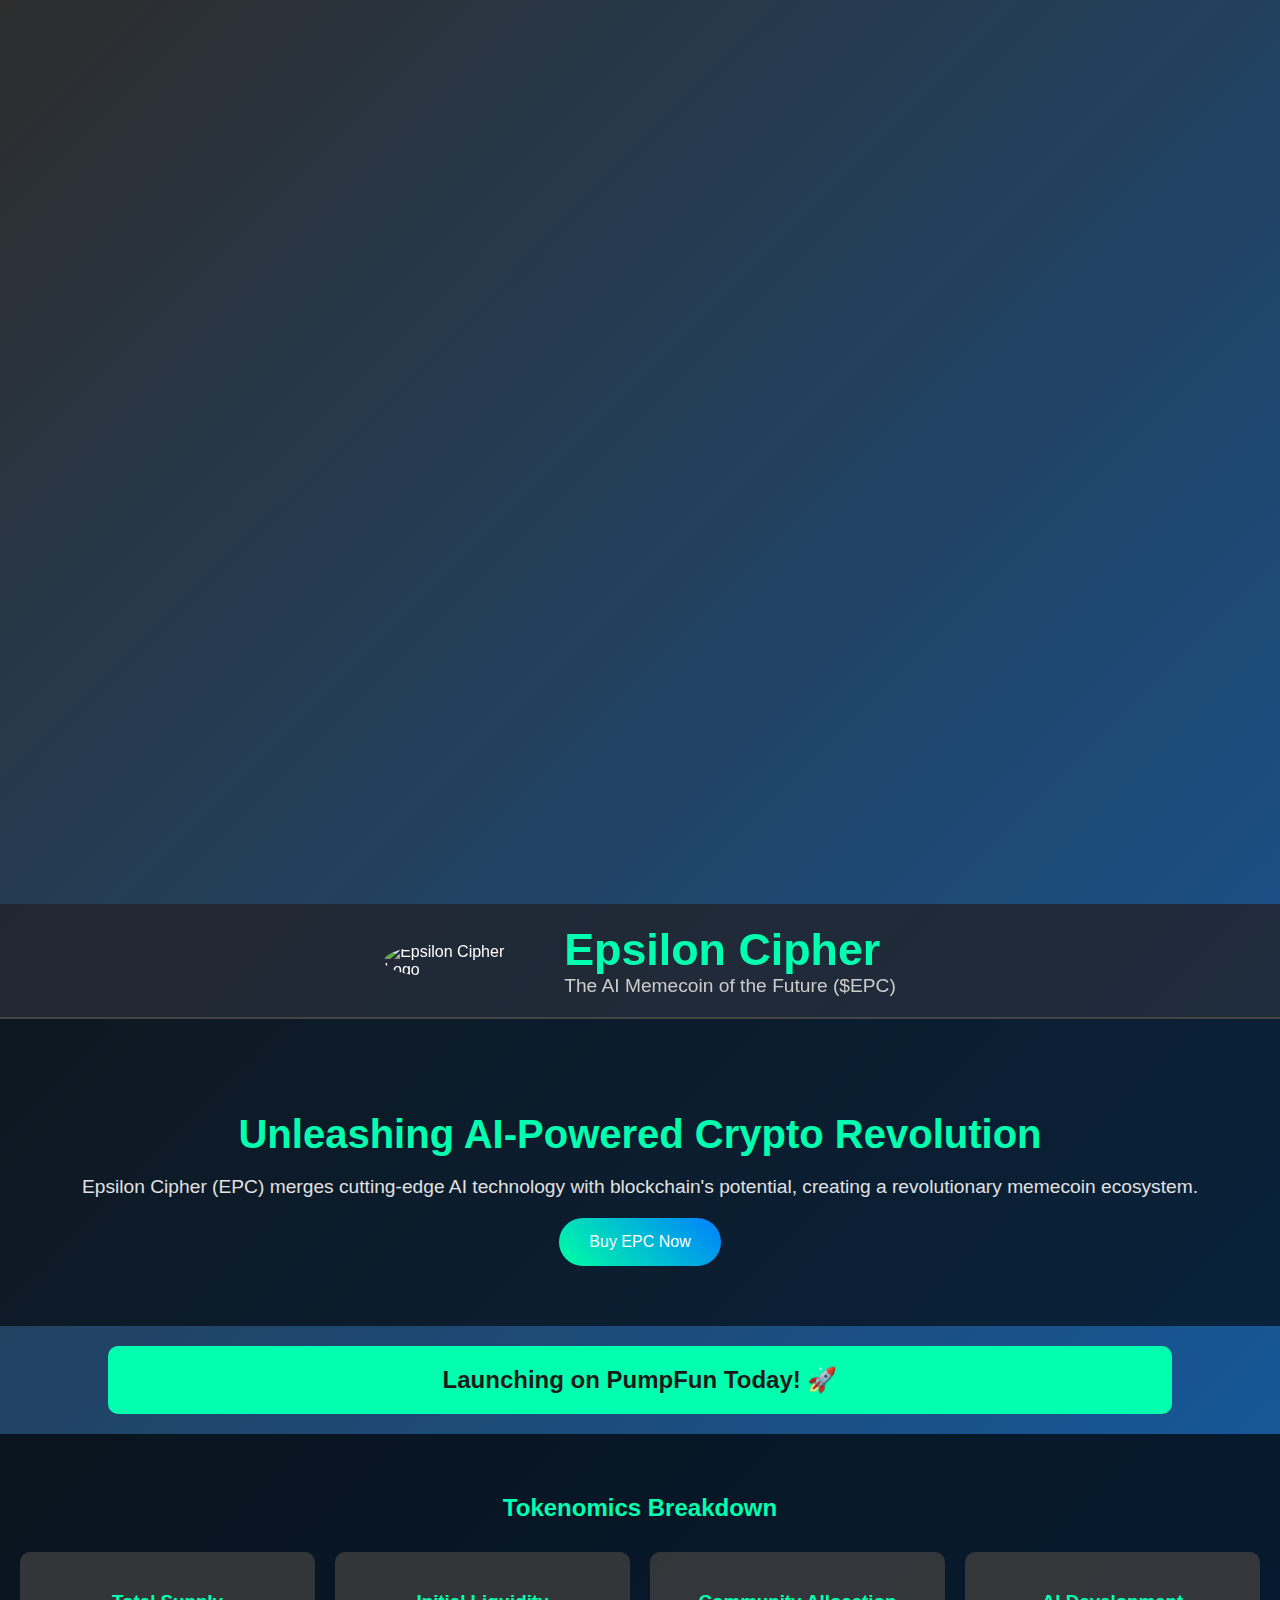
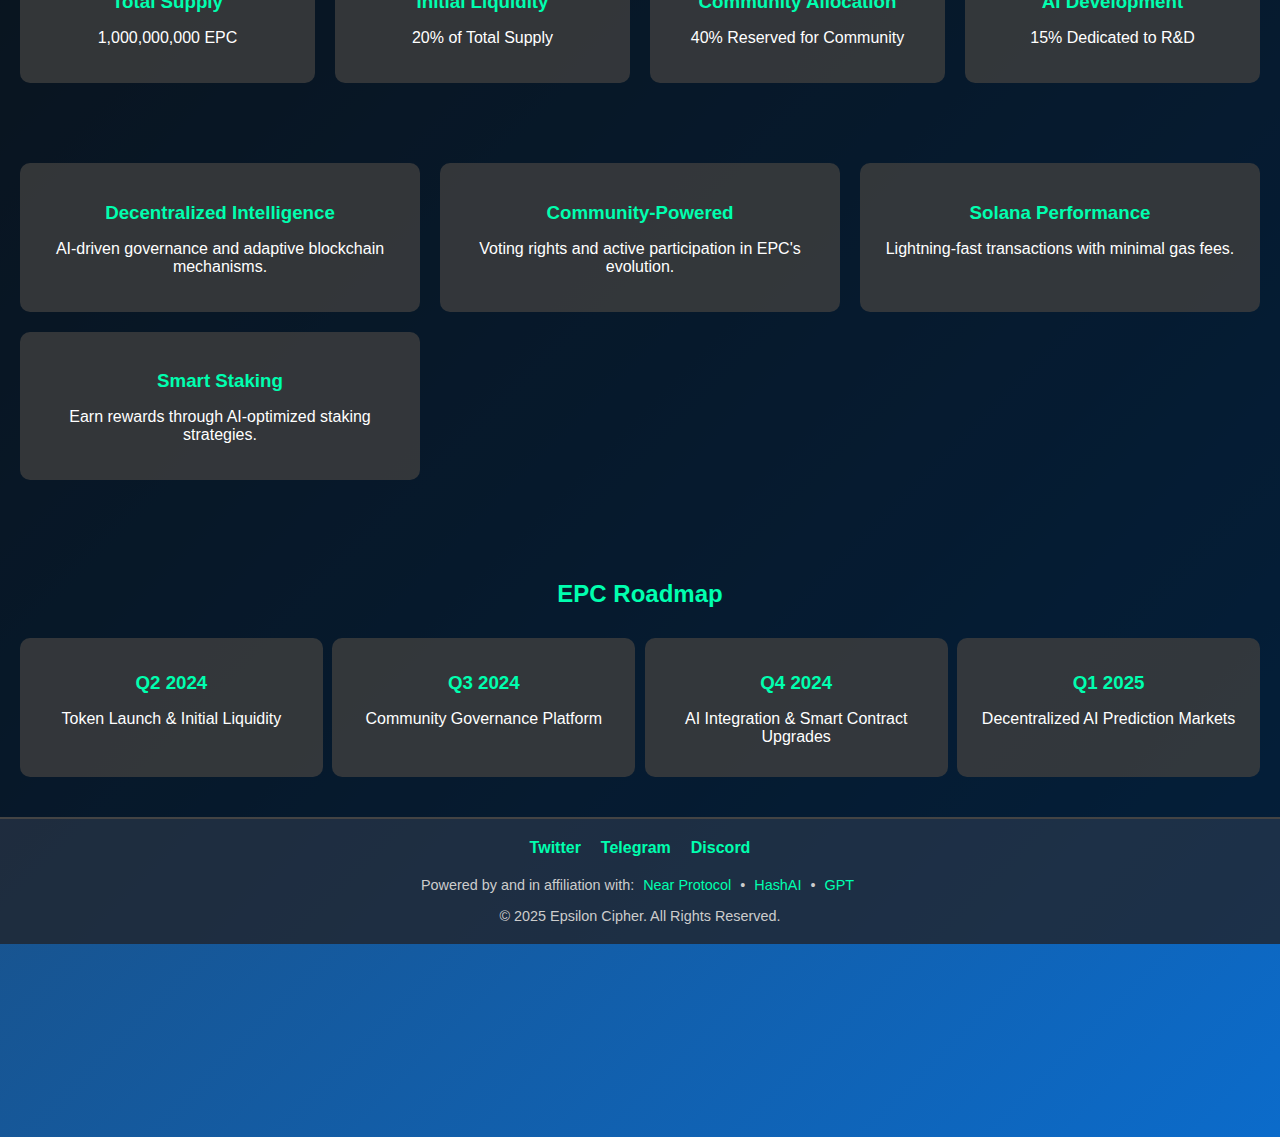
==== commit d34d7b20: "Update index.html" ====
--- a/index.html
+++ b/index.html
@@ -7,6 +7,18 @@
     <link rel="stylesheet" href="styles.css">
 </head>
 <body>
+    <svg class="network-background" xmlns="http://www.w3.org/2000/svg">
+        <defs>
+            <filter id="glow">
+                <feGaussianBlur class="blur" result="coloredBlur" stdDeviation="4"></feGaussianBlur>
+                <feMerge>
+                    <feMergeNode in="coloredBlur"></feMergeNode>
+                    <feMergeNode in="SourceGraphic"></feMergeNode>
+                </feMerge>
+            </filter>
+        </defs>
+    </svg>
+
     <header>
         <div class="header-content">
             <div class="logo">
@@ -106,5 +118,46 @@
         </div>
         <p>&copy; 2025 Epsilon Cipher. All Rights Reserved.</p>
     </footer>
+
+    <script>
+        function createNetworkBackground() {
+            const svg = document.querySelector('.network-background');
+            const width = window.innerWidth;
+            const height = window.innerHeight;
+            svg.setAttribute('viewBox', `0 0 ${width} ${height}`);
+
+            for (let i = 0; i < 20; i++) {
+                const node = document.createElement('div');
+                node.classList.add('node');
+                node.style.width = `${Math.random() * 10 + 5}px`;
+                node.style.height = node.style.width;
+                node.style.left = `${Math.random() * width}px`;
+                node.style.top = `${Math.random() * height}px`;
+                document.body.appendChild(node);
+            }
+
+            const nodes = document.querySelectorAll('.node');
+            nodes.forEach((node, index) => {
+                if (index < nodes.length - 1) {
+                    const nextNode = nodes[index + 1];
+                    const line = document.createElementNS('http://www.w3.org/2000/svg', 'line');
+                    line.classList.add('network-line');
+                    line.setAttribute('x1', node.offsetLeft + node.offsetWidth / 2);
+                    line.setAttribute('y1', node.offsetTop + node.offsetHeight / 2);
+                    line.setAttribute('x2', nextNode.offsetLeft + nextNode.offsetWidth / 2);
+                    line.setAttribute('y2', nextNode.offsetTop + nextNode.offsetHeight / 2);
+                    line.setAttribute('filter', 'url(#glow)');
+                    svg.appendChild(line);
+                }
+            });
+        }
+
+        window.addEventListener('load', createNetworkBackground);
+        window.addEventListener('resize', () => {
+            document.querySelector('.network-background').innerHTML = '';
+            document.querySelectorAll('.node').forEach(node => node.remove());
+            createNetworkBackground();
+        });
+    </script>
 </body>
 </html>
--- a/styles.css
+++ b/styles.css
@@ -6,7 +6,13 @@
 
 body {
     font-family: 'Roboto', Arial, sans-serif;
-    background: linear-gradient(-45deg, #1a1a1a, #00FFAF, #0080FF, #2d2d2d);
+    background: linear-gradient(
+        -45deg, 
+        #1a1a1a, 
+        #00FFAF, 
+        #0080FF, 
+        #2d2d2d
+    );
     background-size: 400% 400%;
     animation: gradient-animation 15s ease infinite;
     color: #ffffff;
@@ -24,31 +30,55 @@
     border-bottom: 2px solid #444;
 }
 
-header h1.ai-title {
-    font-family: 'Orbitron', sans-serif;
-    font-size: 3rem;
-    color: #00FFAF;
-    text-shadow: 0 0 10px #0080FF, 0 0 20px #00FFAF;
-    margin: 0;
-}
-
-.futuristic-bg {
-    background-image: url('https://i.imgur.com/2r1kMjb.jpg');
-    background-size: cover;
-    background-position: center;
+.header-content {
+    display: flex;
+    align-items: center;
+    justify-content: center;
+    gap: 30px;
+}
+
+header .logo {
+    max-width: 150px;
+}
+
+header .logo img {
+    width: 150px;
+    height: 150px;
+    object-fit: cover;
+    border-radius: 50%;
+}
+
+header h1 {
+    margin: 0;
+    font-size: 2.8rem;
+    color: #00FFAF;
+}
+
+header p {
+    margin: 0;
+    color: #cccccc;
+    font-size: 1.2rem;
+}
+
+.hero {
+    text-align: center;
     padding: 60px 20px;
-    text-align: center;
-}
-
-.futuristic-border {
-    border: 2px solid rgba(0, 255, 175, 0.8);
-    box-shadow: 0 0 20px rgba(0, 255, 175, 0.5);
-    border-radius: 10px;
-    padding: 15px;
+    background: rgba(0,0,0,0.6);
+}
+
+.hero h2 {
+    font-size: 2.5rem;
+    color: #00FFAF;
+    margin-bottom: 10px;
+}
+
+.hero p {
+    font-size: 1.2rem;
+    color: #e1e1e1;
     margin-bottom: 20px;
 }
 
-.cta {
+.hero .cta {
     display: inline-block;
     padding: 15px 30px;
     font-size: 1rem;
@@ -57,12 +87,34 @@
     border: none;
     border-radius: 30px;
     text-decoration: none;
-    transition: background 0.3s ease-in-out, transform 0.2s;
-}
-
-.cta:hover {
+    transition: background 0.3s ease-in-out;
+}
+
+.hero .cta:hover {
     background: linear-gradient(45deg, #00FFAF, #0066CC);
-    transform: scale(1.1);
+}
+
+.launch-banner {
+    background-color: #00FFAF;
+    color: #1a1a1a;
+    padding: 20px;
+    margin: 20px auto;
+    text-align: center;
+    font-size: 1.5rem;
+    font-weight: bold;
+    border-radius: 10px;
+    width: 80%;
+}
+
+.tokenomics, .roadmap {
+    background: rgba(0,0,0,0.7);
+    padding: 40px 20px;
+    text-align: center;
+}
+
+.tokenomics h2, .roadmap h2 {
+    color: #00FFAF;
+    margin-bottom: 30px;
 }
 
 .tokenomics-grid {
@@ -71,6 +123,56 @@
     gap: 20px;
 }
 
+.tokenomics-item {
+    background-color: rgba(62, 62, 62, 0.8);
+    padding: 20px;
+    border-radius: 10px;
+}
+
+.tokenomics-item h3 {
+    color: #00FFAF;
+    margin-bottom: 10px;
+}
+
+.features {
+    display: grid;
+    grid-template-columns: repeat(auto-fit, minmax(300px, 1fr));
+    gap: 20px;
+    padding: 40px 20px;
+    background: rgba(0,0,0,0.7);
+}
+
+.feature {
+    background: rgba(62, 62, 62, 0.8);
+    padding: 20px;
+    border-radius: 10px;
+    text-align: center;
+    color: #ffffff;
+}
+
+.feature h3 {
+    color: #00FFAF;
+    margin-bottom: 10px;
+}
+
+.roadmap-timeline {
+    display: flex;
+    justify-content: space-between;
+    margin-top: 30px;
+}
+
+.roadmap-item {
+    background-color: rgba(62, 62, 62, 0.8);
+    padding: 15px;
+    border-radius: 10px;
+    width: 22%;
+}
+
+.roadmap-item h3 {
+    color: #00FFAF;
+    margin-bottom: 10px;
+}
+
 footer {
     background-color: rgba(32, 35, 42, 0.8);
     text-align: center;
@@ -78,8 +180,37 @@
     border-top: 2px solid #444;
 }
 
+.social-links {
+    display: flex;
+    justify-content: center;
+    gap: 20px;
+    margin-bottom: 20px;
+}
+
+.social-icon {
+    color: #00FFAF;
+    text-decoration: none;
+    font-weight: bold;
+}
+
+.affiliations {
+    color: #cccccc;
+    margin-bottom: 15px;
+    font-size: 0.9rem;
+}
+
+.affiliations span {
+    color: #00FFAF;
+    margin: 0 5px;
+}
+
 footer p {
     margin: 0;
     font-size: 0.9rem;
     color: #cccccc;
 }
+
+footer a {
+    color: #00FFAF;
+    text-decoration: none;
+}
